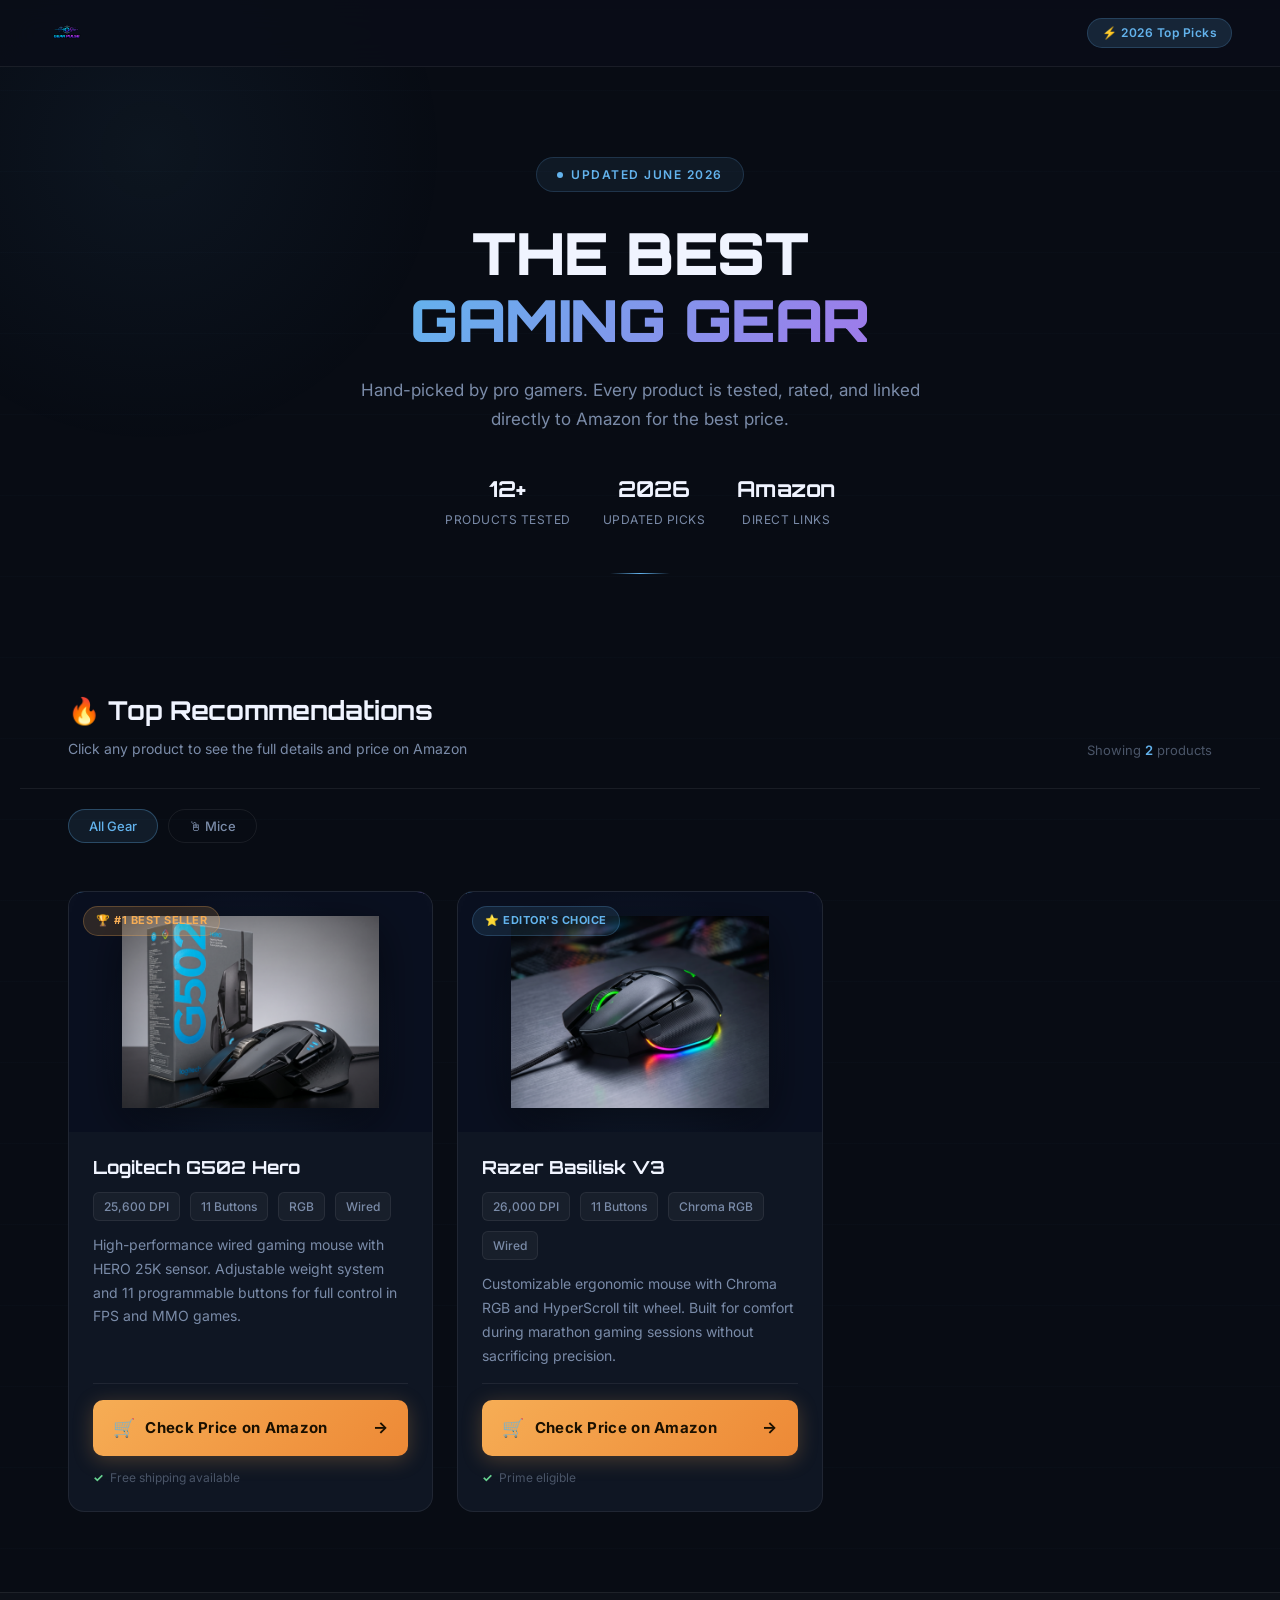
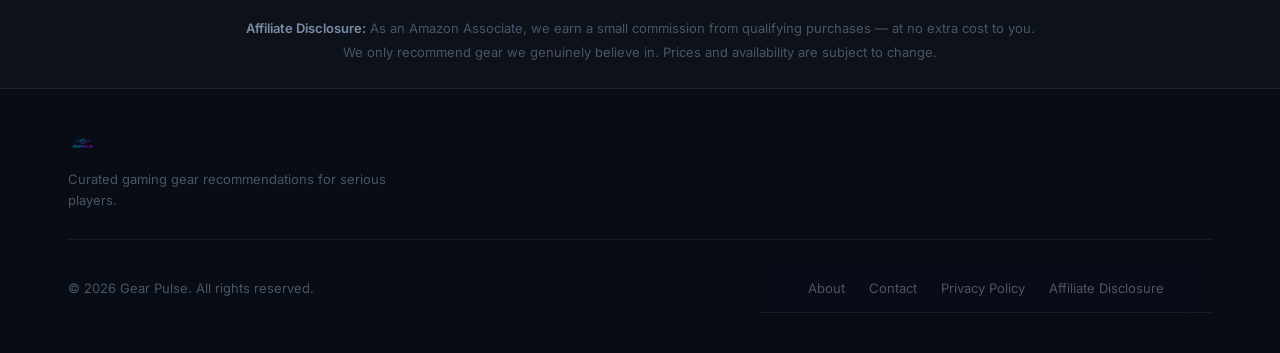
==== index.html @ 7f4c6210 "Update index.html" ====
<!DOCTYPE html>
<html lang="en" dir="ltr">
<head>
    <!-- ============================================================
         إعدادات أساسية للصفحة
         ============================================================ -->
    <meta charset="UTF-8">
    <meta name="viewport" content="width=device-width, initial-scale=1.0">

    <!-- معلومات SEO لمحركات البحث -->
    <title>Gear Pulse | Best Gaming Gear – Top Picks 2026</title>
    <meta name="description" content="Hand-picked gaming gear trusted by pro gamers. Find the best mice, keyboards, and headsets on Amazon.">

    <!-- أيقونة الموقع في التبويب -->
    <link rel="icon" href="data:image/svg+xml,<svg xmlns=%22http://www.w3.org/2000/svg%22 viewBox=%220 0 100 100%22><text y=%22.9em%22 font-size=%2290%22>🎮</text></svg>">

    <!-- خطوط Google للتصميم -->
    <link rel="preconnect" href="https://fonts.googleapis.com">
    <link rel="preconnect" href="https://fonts.gstatic.com" crossorigin>
    <link href="https://fonts.googleapis.com/css2?family=Orbitron:wght@500;700;900&family=Inter:wght@400;500;600&display=swap" rel="stylesheet">

    <style>

        /* ============================================================
           🎨 الألوان والمتغيرات الرئيسية للموقع
           غيّر هذه القيم لتغيير هوية الموقع بالكامل بسهولة
           ============================================================ */
        :root {
            --color-bg-page:       #080c14;   /* خلفية الصفحة الداكنة جداً */
            --color-bg-nav:        rgba(10, 14, 24, 0.92); /* خلفية شريط التنقل */
            --color-bg-card:       #0f1623;   /* خلفية بطاقة المنتج */
            --color-bg-card-hover: #131c2e;   /* لون البطاقة عند المرور عليها */
            --color-bg-image:      #0a1020;   /* خلفية منطقة الصورة */
            --color-border:        rgba(255,255,255,0.07); /* حدود خفيفة */
            --color-border-hover:  rgba(99,179,237,0.5);  /* حدود عند الـ hover */
            --color-accent-blue:   #63b3ed;   /* اللون الأزرق الرئيسي */
            --color-accent-purple: #9f7aea;   /* اللون البنفسجي */
            --color-accent-amber:  #f6ad55;   /* لون زر أمازون الذهبي */
            --color-text-primary:  #f0f4ff;   /* النص الأساسي الأبيض */
            --color-text-muted:    #7a8ba8;   /* النص الثانوي الباهت */
            --color-text-faint:    #4a5568;   /* نص الهوامش الصغيرة */
        }

        /* ============================================================
           إعادة تعيين الـ CSS الافتراضي
           ============================================================ */
        *, *::before, *::after {
            margin: 0;
            padding: 0;
            box-sizing: border-box;
        }

        /* ============================================================
           الإعدادات العامة للـ body
           ============================================================ */
        body {
            font-family: 'Inter', 'Segoe UI', sans-serif;
            background-color: var(--color-bg-page);
            color: var(--color-text-primary);
            line-height: 1.6;
            overflow-x: hidden;
            /* خط دقيق أفقي للتأثير البصري التقني */
            background-image: repeating-linear-gradient(
                0deg,
                transparent,
                transparent 80px,
                rgba(99,179,237,0.015) 80px,
                rgba(99,179,237,0.015) 81px
            );
        }

        /* ============================================================
           التوهج العلوي الأيسر - لمسة بصرية هادئة
           ============================================================ */
        body::before {
            content: '';
            position: fixed;
            top: -200px;
            left: -200px;
            width: 700px;
            height: 700px;
            background: radial-gradient(circle, rgba(99,179,237,0.06) 0%, transparent 60%);
            pointer-events: none;
            z-index: 0;
        }

        /* ============================================================
           🔝 شريط التنقل العلوي
           ============================================================ */
        nav {
            position: sticky;
            top: 0;
            background: var(--color-bg-nav);
            /* تأثير التمويه الزجاجي للشريط */
            -webkit-backdrop-filter: blur(16px);
            backdrop-filter: blur(16px);
            padding: 14px 48px;
            display: flex;
            justify-content: space-between;
            align-items: center;
            border-bottom: 1px solid var(--color-border);
            z-index: 100;
        }

        /* ============================================================
           🖼️ منطقة اللوغو في شريط التنقل
           ضع لوغوك الخاص هنا - اقرأ التعليمات في قسم اللوغو بالأسفل
           ============================================================ */
        .logo-wrapper {
            display: flex;
            align-items: center;
            gap: 10px;
            text-decoration: none;
        }

        /*
         * =========================================================
         * 📌 مكان اللوغو الخاص بك
         * =========================================================
         * عندك خياران:
         *
         * الخيار الأول - صورة لوغو (PNG أو SVG):
         *   1. ضع ملف اللوغو (logo.png) في نفس مجلد index.html
         *   2. في الـ HTML أسفل، ابحث عن العنصر <img class="logo-img">
         *   3. غيّر src="logo.png" لاسم ملفك الحقيقي
         *
         * الخيار الثاني - نص فقط (Text Logo):
         *   1. احذف العنصر <img class="logo-img"> بالكامل
         *   2. سيظهر تلقائياً النص "GEAR PULSE" بتصميم متدرج
         * =========================================================
         */
        .logo-img {
            height: 38px;    /* 👈 غيّر الرقم لتحكم في حجم اللوغو */
            width: auto;
            object-fit: contain;
            display: block;
        }

        /* النص النصي للوغو - مخفي الآن لأن الصورة موجودة */
        .logo-text {
            display: none;
        }

        /* رقم إشعارات صغير (اختياري) */
        .nav-badge {
            background: rgba(99,179,237,0.15);
            color: var(--color-accent-blue);
            border: 1px solid rgba(99,179,237,0.2);
            padding: 4px 14px;
            border-radius: 20px;
            font-size: 12px;
            font-weight: 600;
            letter-spacing: 0.5px;
        }


        /* ============================================================
           🦸 قسم الـ Hero الرئيسي (أعلى الصفحة)
           ============================================================ */
        .hero {
            padding: 90px 48px 60px;
            text-align: center;
            max-width: 900px;
            margin: 0 auto;
            position: relative;
            z-index: 1;
        }

        /* شارة "TOP PICKS" الصغيرة */
        .hero-eyebrow {
            display: inline-flex;
            align-items: center;
            gap: 8px;
            background: rgba(99,179,237,0.08);
            color: var(--color-accent-blue);
            border: 1px solid rgba(99,179,237,0.18);
            padding: 7px 20px;
            border-radius: 100px;
            font-size: 12px;
            font-weight: 600;
            letter-spacing: 1.5px;
            text-transform: uppercase;
            margin-bottom: 28px;
        }

        /* نقطة متحركة بجانب الشارة */
        .hero-eyebrow::before {
            content: '';
            width: 6px;
            height: 6px;
            border-radius: 50%;
            background: var(--color-accent-blue);
            animation: pulse 2s ease-in-out infinite;
        }

        @keyframes pulse {
            0%, 100% { opacity: 1; transform: scale(1); }
            50%       { opacity: 0.4; transform: scale(0.7); }
        }

        /* العنوان الكبير */
        .hero h1 {
            font-family: 'Orbitron', sans-serif;
            font-size: clamp(36px, 5vw, 58px); /* حجم متجاوب تلقائياً */
            font-weight: 900;
            line-height: 1.15;
            margin-bottom: 22px;
            letter-spacing: -0.5px;
        }

        /* الكلمات الملونة في العنوان */
        .hero h1 .highlight {
            background: linear-gradient(120deg, var(--color-accent-blue) 0%, var(--color-accent-purple) 100%);
            -webkit-background-clip: text;
            -webkit-text-fill-color: transparent;
            background-clip: text;
        }

        /* النص الوصفي تحت العنوان */
        .hero-sub {
            font-size: 17px;
            color: var(--color-text-muted);
            max-width: 580px;
            margin: 0 auto 36px;
            line-height: 1.75;
        }

        /* إحصائيات صغيرة في الـ hero */
        .hero-stats {
            display: flex;
            gap: 32px;
            justify-content: center;
            flex-wrap: wrap;
        }

        .stat-item {
            display: flex;
            flex-direction: column;
            align-items: center;
            gap: 4px;
        }

        .stat-number {
            font-family: 'Orbitron', sans-serif;
            font-size: 22px;
            font-weight: 700;
            color: var(--color-text-primary);
        }

        .stat-label {
            font-size: 12px;
            color: var(--color-text-muted);
            letter-spacing: 0.5px;
            text-transform: uppercase;
        }

        /* خط فاصل تحت الـ hero */
        .hero-divider {
            width: 60px;
            height: 1px;
            background: linear-gradient(90deg, transparent, var(--color-accent-blue), transparent);
            margin: 44px auto 0;
        }


        /* ============================================================
           📦 رأس قسم المنتجات
           ============================================================ */
        .section-header {
            max-width: 1240px;
            margin: 56px auto 0;
            padding: 0 48px 28px;
            display: flex;
            align-items: flex-end;
            justify-content: space-between;
            gap: 16px;
            flex-wrap: wrap;
            border-bottom: 1px solid var(--color-border);
        }

        .section-title-group h2 {
            font-family: 'Orbitron', sans-serif;
            font-size: 26px;
            font-weight: 700;
            margin-bottom: 6px;
        }

        .section-title-group p {
            color: var(--color-text-muted);
            font-size: 14px;
        }

        /* عداد المنتجات على اليمين */
        .product-count {
            font-size: 13px;
            color: var(--color-text-faint);
            white-space: nowrap;
        }

        .product-count span {
            color: var(--color-accent-blue);
            font-weight: 600;
        }


        /* ============================================================
           🗂️ فلاتر تصنيف المنتجات (اختياري)
           لإضافة فئات: انسخ <button class="filter-btn"> وغيّر النص
           ============================================================ */
        .filters-bar {
            max-width: 1240px;
            margin: 0 auto;
            padding: 20px 48px;
            display: flex;
            gap: 10px;
            flex-wrap: wrap;
        }

        .filter-btn {
            background: transparent;
            color: var(--color-text-muted);
            border: 1px solid var(--color-border);
            padding: 8px 20px;
            border-radius: 100px;
            font-size: 13px;
            font-weight: 500;
            font-family: 'Inter', sans-serif;
            cursor: pointer;
            transition: all 0.2s ease;
        }

        .filter-btn:hover,
        .filter-btn.active {
            background: rgba(99,179,237,0.1);
            color: var(--color-accent-blue);
            border-color: rgba(99,179,237,0.3);
        }


        /* ============================================================
           🎴 شبكة بطاقات المنتجات (Grid)
           ============================================================ */
        .products-grid {
            display: grid;
            /* عمودان على الشاشات الكبيرة، عمود واحد على الموبايل */
            grid-template-columns: repeat(auto-fill, minmax(340px, 1fr));
            gap: 24px;
            padding: 28px 48px 80px;
            max-width: 1240px;
            margin: 0 auto;
            position: relative;
            z-index: 1;
        }


        /* ============================================================
           🃏 بطاقة المنتج الفردية
           ============================================================ */
        .product-card {
            background: var(--color-bg-card);
            border: 1px solid var(--color-border);
            border-radius: 16px;
            overflow: hidden;
            display: flex;
            flex-direction: column;
            position: relative;
            /* انتقال سلس عند المرور */
            transition: border-color 0.3s ease, transform 0.3s ease, background 0.3s ease;
        }

        /* تأثير الرفع والإضاءة عند المرور على البطاقة */
        .product-card:hover {
            transform: translateY(-6px);
            border-color: var(--color-border-hover);
            background: var(--color-bg-card-hover);
        }

        /* خط ملوّن علوي للبطاقة المميزة */
        .product-card.featured::before {
            content: '';
            position: absolute;
            top: 0;
            left: 0;
            right: 0;
            height: 2px;
            background: linear-gradient(90deg, var(--color-accent-blue), var(--color-accent-purple));
        }


        /* ============================================================
           🏷️ شارات البطاقة (Top Pick / Editor's Choice / إلخ)
           لإضافة شارة جديدة: أضف class="badge badge-green" وغيّر اللون
           ============================================================ */
        .badges-row {
            position: absolute;
            top: 14px;
            left: 14px;
            display: flex;
            gap: 8px;
            z-index: 3;
            flex-wrap: wrap;
            max-width: calc(100% - 28px);
        }

        /* الشارة الأساسية */
        .badge {
            display: inline-flex;
            align-items: center;
            gap: 5px;
            padding: 5px 12px;
            border-radius: 100px;
            font-size: 11px;
            font-weight: 700;
            letter-spacing: 0.5px;
            text-transform: uppercase;
        }

        /* شارة ذهبية: لأفضل منتج */
        .badge-gold {
            background: rgba(246,173,85,0.15);
            color: #f6ad55;
            border: 1px solid rgba(246,173,85,0.25);
        }

        /* شارة زرقاء: لاختيار المحرر */
        .badge-blue {
            background: rgba(99,179,237,0.12);
            color: var(--color-accent-blue);
            border: 1px solid rgba(99,179,237,0.22);
        }

        /* شارة خضراء: للقيمة الجيدة مقابل السعر */
        .badge-green {
            background: rgba(72,187,120,0.12);
            color: #68d391;
            border: 1px solid rgba(72,187,120,0.22);
        }


        /* ============================================================
           🖼️ منطقة صورة المنتج
           ============================================================ */
        .card-image-area {
            height: 240px;
            background: var(--color-bg-image);
            display: flex;
            align-items: center;
            justify-content: center;
            overflow: hidden;
            position: relative;
        }

        /* التوهج خلف الصورة */
        .card-image-area::after {
            content: '';
            position: absolute;
            inset: 0;
            background: radial-gradient(circle at 50% 60%, rgba(99,179,237,0.1) 0%, transparent 65%);
            pointer-events: none;
        }

        /* الصورة نفسها */
        .card-image-area img {
            max-width: 80%;
            max-height: 80%;
            object-fit: contain;
            position: relative;
            z-index: 1;
            transition: transform 0.4s ease;
            /* ظل خفيف تحت الصورة */
            filter: drop-shadow(0 12px 24px rgba(0,0,0,0.5));
        }

        /* تكبير بسيط عند المرور */
        .product-card:hover .card-image-area img {
            transform: scale(1.06) translateY(-4px);
        }


        /* ============================================================
           📝 محتوى نص البطاقة
           ============================================================ */
        .card-body {
            padding: 24px;
            display: flex;
            flex-direction: column;
            flex: 1;
            gap: 12px;
        }

        /* اسم المنتج */
        .card-title {
            font-family: 'Orbitron', sans-serif;
            font-size: 18px;
            font-weight: 700;
            color: var(--color-text-primary);
            line-height: 1.3;
        }

        /* مواصفات صغيرة تحت الاسم (DPI، أزرار، إلخ) */
        .card-specs {
            display: flex;
            gap: 10px;
            flex-wrap: wrap;
        }

        /* علامة مواصفة واحدة */
        .spec-tag {
            background: rgba(255,255,255,0.04);
            border: 1px solid var(--color-border);
            color: var(--color-text-muted);
            padding: 4px 10px;
            border-radius: 6px;
            font-size: 12px;
            font-weight: 500;
        }

        /* وصف المنتج */
        .card-desc {
            font-size: 14px;
            color: var(--color-text-muted);
            line-height: 1.7;
            flex: 1;
        }

        /* خط فاصل */
        .card-divider {
            height: 1px;
            background: var(--color-border);
            margin: 4px 0;
        }


        /* ============================================================
           🛒 زر الشراء من أمازون
           هذا هو أهم عنصر في الصفحة لتحويل الزيارات لعمولات
           ============================================================ */
        .amazon-btn {
            display: flex;
            align-items: center;
            justify-content: space-between;
            background: linear-gradient(135deg, #f6ad55, #ed8936);
            color: #1a1000;
            text-decoration: none;
            padding: 15px 20px;
            border-radius: 10px;
            font-size: 15px;
            font-weight: 700;
            font-family: 'Inter', sans-serif;
            letter-spacing: 0.3px;
            transition: all 0.25s ease;
            /* ظل ملوّن حول الزر */
            box-shadow: 0 4px 20px rgba(246,173,85,0.25);
        }

        .amazon-btn:hover {
            transform: translateY(-2px);
            box-shadow: 0 8px 30px rgba(246,173,85,0.40);
            background: linear-gradient(135deg, #fbb75d, #f6963b);
        }

        .amazon-btn:active {
            transform: translateY(0);
        }

        /* الجانب الأيسر من الزر: أيقونة + نص */
        .btn-left {
            display: flex;
            align-items: center;
            gap: 10px;
        }

        /* أيقونة سلة التسوق في الزر */
        .btn-icon {
            font-size: 18px;
            line-height: 1;
        }

        /* السهم على اليمين */
        .btn-arrow {
            font-size: 16px;
            transition: transform 0.25s ease;
        }

        .amazon-btn:hover .btn-arrow {
            transform: translateX(4px);
        }

        /* ملاحظة شحن مجاني */
        .card-footer-note {
            display: flex;
            align-items: center;
            gap: 6px;
            font-size: 12px;
            color: var(--color-text-faint);
        }

        .card-footer-note::before {
            content: '✓';
            color: #68d391;
            font-weight: 700;
        }


        /* ============================================================
           📢 قسم الإفصاح عن العمولة
           مطلوب قانونياً لبرامج الأفيلييت
           ============================================================ */
        .disclosure-bar {
            background: rgba(255,255,255,0.02);
            border-top: 1px solid var(--color-border);
            border-bottom: 1px solid var(--color-border);
            padding: 24px 48px;
        }

        .disclosure-inner {
            max-width: 800px;
            margin: 0 auto;
            text-align: center;
        }

        .disclosure-inner p {
            font-size: 13px;
            color: var(--color-text-faint);
            line-height: 1.8;
        }

        .disclosure-inner strong {
            color: var(--color-text-muted);
            font-weight: 600;
        }


        /* ============================================================
           🦶 التذييل (Footer)
           ============================================================ */
        footer {
            padding: 40px 48px;
            max-width: 1240px;
            margin: 0 auto;
        }

        /* ============================================================
           🖼️ منطقة اللوغو في الفوتر
           ============================================================ */
        .footer-logo-area {
            display: flex;
            align-items: center;
            gap: 10px;
            margin-bottom: 10px;
        }

        .footer-logo-img {
            height: 30px;   /* 👈 حجم اللوغو في الفوتر (أصغر من الـ nav) */
            width: auto;
            object-fit: contain;
            opacity: 0.7;
        }

        .footer-logo-text {
            display: none;
        }

        .footer-desc {
            font-size: 13px;
            color: var(--color-text-faint);
            margin-bottom: 28px;
            max-width: 340px;
        }

        .footer-bottom {
            display: flex;
            justify-content: space-between;
            align-items: center;
            flex-wrap: wrap;
            gap: 16px;
            padding-top: 24px;
            border-top: 1px solid var(--color-border);
        }

        .footer-copy {
            font-size: 13px;
            color: var(--color-text-faint);
        }

        .footer-links {
            display: flex;
            gap: 24px;
            flex-wrap: wrap;
        }

        .footer-links a {
            font-size: 13px;
            color: var(--color-text-faint);
            text-decoration: none;
            transition: color 0.2s;
        }

        .footer-links a:hover {
            color: var(--color-accent-blue);
        }


        /* ============================================================
           📱 تجاوب الموبايل (Responsive)
           يعمل تلقائياً على الشاشات الصغيرة
           ============================================================ */
        @media (max-width: 768px) {
            nav {
                padding: 14px 20px;
            }

            .hero {
                padding: 60px 20px 40px;
            }

            .hero h1 {
                font-size: 32px;
            }

            .hero-stats {
                gap: 20px;
            }

            .section-header,
            .filters-bar {
                padding-left: 20px;
                padding-right: 20px;
            }

            .products-grid {
                grid-template-columns: 1fr; /* عمود واحد على الموبايل */
                padding: 20px;
            }

            .disclosure-bar {
                padding: 20px;
            }

            footer {
                padding: 32px 20px;
            }

            .footer-bottom {
                flex-direction: column;
                align-items: flex-start;
            }
        }

    </style>
</head>
<body>

    <!-- ============================================================
         🔝 شريط التنقل
         ============================================================ -->
    <nav>
        <a href="#" class="logo-wrapper">

            <!--
                ★★★ مكان اللوغو الخاص بك ★★★
                ─────────────────────────────────────────────────────
                لوضع لوغوك:
                  1. ضع ملف اللوغو (مثلاً: logo.png) في نفس مجلد هذا الملف
                  2. غيّر "logo.png" أدناه ليطابق اسم ملفك
                  3. اضبط height في CSS (.logo-img) لتغيير الحجم
                ─────────────────────────────────────────────────────
                لإزالة اللوغو واستخدام النص فقط:
                  احذف سطر <img class="logo-img"> بالكامل
                ─────────────────────────────────────────────────────
            -->
            <!--
                ✅ لوغوك هنا — الملف logo.png يجب أن يكون بجانب index.html
                إذا أردت تغيير الحجم: غيّر height في CSS (.logo-img { height: 38px; })
            -->
            <img class="logo-img" src="logo.png" alt="Gear Pulse Logo">

        </a>

        <!-- شارة صغيرة في زاوية الـ nav (اختياري - احذفها إذا لم تحتجها) -->
        <span class="nav-badge">⚡ 2026 Top Picks</span>
    </nav>


    <!-- ============================================================
         🦸 قسم الهيرو الرئيسي
         ============================================================ -->
    <section class="hero">
        <div class="hero-eyebrow">Updated June 2026</div>

        <h1>
            THE BEST<br>
            <span class="highlight">GAMING GEAR</span>
        </h1>

        <p class="hero-sub">
            Hand-picked by pro gamers. Every product is tested, rated, and linked directly to Amazon for the best price.
        </p>

        <!-- إحصائيات المصداقية -->
        <div class="hero-stats">
            <div class="stat-item">
                <span class="stat-number">12+</span>
                <span class="stat-label">Products Tested</span>
            </div>
            <div class="stat-item">
                <span class="stat-number">2026</span>
                <span class="stat-label">Updated Picks</span>
            </div>
            <div class="stat-item">
                <span class="stat-number">Amazon</span>
                <span class="stat-label">Direct Links</span>
            </div>
        </div>

        <div class="hero-divider"></div>
    </section>


    <!-- ============================================================
         📦 رأس قسم المنتجات
         ============================================================ -->
    <div class="section-header">
        <div class="section-title-group">
            <h2>🔥 Top Recommendations</h2>
            <p>Click any product to see the full details and price on Amazon</p>
        </div>
        <div class="product-count">Showing <span>2</span> products</div>
    </div>


    <!-- ============================================================
         🗂️ فلاتر التصنيف
         أضف أو احذف أزرار حسب فئاتك
         ============================================================ -->
    <div class="filters-bar">
        <button class="filter-btn active">All Gear</button>
        <button class="filter-btn">🖱 Mice</button>
        <!-- أضف فئات هنا: Keyboards, Headsets, إلخ -->
    </div>


    <!-- ============================================================
         🗃️ شبكة المنتجات
         لإضافة منتج جديد: انسخ كتلة product-card كاملة وعدّلها
         ============================================================ -->
    <div class="products-grid">


        <!-- ══════════════════════════════════════════════════════════
             المنتج الأول: Logitech G502 Hero
             ══════════════════════════════════════════════════════════ -->
        <div class="product-card featured">

            <!-- الشارات: غيّر النص أو اللون حسب رأيك -->
            <div class="badges-row">
                <span class="badge badge-gold">🏆 #1 Best Seller</span>
            </div>

            <!-- منطقة الصورة:
                 استبدل "G502.webp" باسم ملف صورتك الحقيقي -->
            <div class="card-image-area">
                <img src="G502.webp" alt="Logitech G502 Hero Gaming Mouse" loading="lazy">
            </div>

            <!-- محتوى البطاقة -->
            <div class="card-body">

                <!-- اسم المنتج -->
                <h2 class="card-title">Logitech G502 Hero</h2>

                <!-- مواصفات سريعة: أضف أو احذف spec-tag حسب المنتج -->
                <div class="card-specs">
                    <span class="spec-tag">25,600 DPI</span>
                    <span class="spec-tag">11 Buttons</span>
                    <span class="spec-tag">RGB</span>
                    <span class="spec-tag">Wired</span>
                </div>

                <!-- وصف المنتج -->
                <p class="card-desc">
                    High-performance wired gaming mouse with HERO 25K sensor. Adjustable weight system and 11 programmable buttons for full control in FPS and MMO games.
                </p>

                <div class="card-divider"></div>

                <!-- زر أمازون: غيّر الرابط href لرابط الأفيلييت الخاص بك -->
                <a href="https://amzn.to/4oqR46w"
                   target="_blank"
                   rel="noopener noreferrer nofollow"
                   class="amazon-btn">
                    <span class="btn-left">
                        <span class="btn-icon">🛒</span>
                        <span>Check Price on Amazon</span>
                    </span>
                    <span class="btn-arrow">→</span>
                </a>

                <!-- ملاحظة تحت الزر -->
                <p class="card-footer-note">Free shipping available</p>

            </div>
        </div>


        <!-- ══════════════════════════════════════════════════════════
             المنتج الثاني: Razer Basilisk V3
             ══════════════════════════════════════════════════════════ -->
        <div class="product-card featured">

            <div class="badges-row">
                <span class="badge badge-blue">⭐ Editor's Choice</span>
            </div>

            <!-- استبدل "Razer Basilisk V3 .webp" باسم ملف صورتك -->
            <div class="card-image-area">
                <img src="Razer Basilisk V3 .webp" alt="Razer Basilisk V3 Gaming Mouse" loading="lazy">
            </div>

            <div class="card-body">

                <h2 class="card-title">Razer Basilisk V3</h2>

                <div class="card-specs">
                    <span class="spec-tag">26,000 DPI</span>
                    <span class="spec-tag">11 Buttons</span>
                    <span class="spec-tag">Chroma RGB</span>
                    <span class="spec-tag">Wired</span>
                </div>

                <p class="card-desc">
                    Customizable ergonomic mouse with Chroma RGB and HyperScroll tilt wheel. Built for comfort during marathon gaming sessions without sacrificing precision.
                </p>

                <div class="card-divider"></div>

                <a href="https://amzn.to/4awV2F1"
                   target="_blank"
                   rel="noopener noreferrer nofollow"
                   class="amazon-btn">
                    <span class="btn-left">
                        <span class="btn-icon">🛒</span>
                        <span>Check Price on Amazon</span>
                    </span>
                    <span class="btn-arrow">→</span>
                </a>

                <p class="card-footer-note">Prime eligible</p>

            </div>
        </div>


        <!--
            ══════════════════════════════════════════════════════════
            ➕ لإضافة منتج جديد، انسخ الكتلة التالية واملأها:
            ══════════════════════════════════════════════════════════

        <div class="product-card featured">
            <div class="badges-row">
                <span class="badge badge-green">💰 Best Value</span>
            </div>
            <div class="card-image-area">
                <img src="YOUR-IMAGE.webp" alt="اسم المنتج" loading="lazy">
            </div>
            <div class="card-body">
                <h2 class="card-title">اسم المنتج</h2>
                <div class="card-specs">
                    <span class="spec-tag">مواصفة 1</span>
                    <span class="spec-tag">مواصفة 2</span>
                </div>
                <p class="card-desc">وصف المنتج هنا...</p>
                <div class="card-divider"></div>
                <a href="رابط-أمازون-هنا" target="_blank" rel="noopener noreferrer nofollow" class="amazon-btn">
                    <span class="btn-left">
                        <span class="btn-icon">🛒</span>
                        <span>Check Price on Amazon</span>
                    </span>
                    <span class="btn-arrow">→</span>
                </a>
                <p class="card-footer-note">ملاحظة اختيارية</p>
            </div>
        </div>

        -->


    </div><!-- نهاية products-grid -->


    <!-- ============================================================
         ⚖️ إفصاح العمولة (مطلوب قانونياً)
         ============================================================ -->
    <div class="disclosure-bar">
        <div class="disclosure-inner">
            <p>
                <strong>Affiliate Disclosure:</strong> As an Amazon Associate, we earn a small commission from qualifying purchases — at no extra cost to you. We only recommend gear we genuinely believe in. Prices and availability are subject to change.
            </p>
        </div>
    </div>


    <!-- ============================================================
         🦶 الفوتر
         ============================================================ -->
    <footer>

        <!-- لوغو الفوتر -->
        <div class="footer-logo-area">
            <!--
                نفس اللوغو هنا لكن بحجم أصغر.
                غيّر src="logo.png" ليطابق ملفك
            -->
            <img class="footer-logo-img" src="logo.png" alt="Gear Pulse">
            <span class="footer-logo-text">GEAR PULSE</span>
        </div>

        <p class="footer-desc">Curated gaming gear recommendations for serious players.</p>

        <div class="footer-bottom">
            <p class="footer-copy">© 2026 Gear Pulse. All rights reserved.</p>
            <nav class="footer-links">
                <a href="#">About</a>
                <a href="#">Contact</a>
                <a href="#">Privacy Policy</a>
                <a href="#">Affiliate Disclosure</a>
            </nav>
        </div>

    </footer>


    <!-- ============================================================
         ⚙️ JavaScript: تأثيرات بسيطة
         ============================================================ -->
    <script>
        // ── فلاتر التصنيف ──────────────────────────────────────────
        // عند الضغط على أي زر فلتر، يصبح نشطاً ويزيل النشاط عن الباقين
        document.querySelectorAll('.filter-btn').forEach(btn => {
            btn.addEventListener('click', function() {
                document.querySelectorAll('.filter-btn').forEach(b => b.classList.remove('active'));
                this.classList.add('active');
                // هنا يمكنك لاحقاً إضافة كود لإظهار/إخفاء المنتجات حسب الفئة
            });
        });

        // ── تتبع النقرات على أزرار أمازون ──────────────────────────
        // يطبع في الكونسول عند كل نقرة (للتطوير فقط)
        // لتفعيل Google Analytics: أزل التعليق عن سطر gtag
        document.querySelectorAll('.amazon-btn').forEach(btn => {
            btn.addEventListener('click', function() {
                const cardTitle = this.closest('.product-card')
                                      .querySelector('.card-title')?.textContent || 'Unknown';

                // gtag('event', 'click', { event_category: 'Affiliate', event_label: cardTitle });

                console.log('Affiliate click:', cardTitle);
            });
        });

        // ── ظهور البطاقات عند التمرير (Scroll Animation) ──────────
        // البطاقات تظهر تدريجياً عند التمرير للأسفل
        const observer = new IntersectionObserver(entries => {
            entries.forEach((entry, i) => {
                if (entry.isIntersecting) {
                    // تأخير صغير بين كل بطاقة وأخرى
                    setTimeout(() => {
                        entry.target.style.opacity  = '1';
                        entry.target.style.transform = 'translateY(0)';
                    }, i * 80);
                    observer.unobserve(entry.target);
                }
            });
        }, { threshold: 0.1 });

        // تطبيق الـ animation على كل البطاقات
        document.querySelectorAll('.product-card').forEach(card => {
            card.style.opacity   = '0';
            card.style.transform = 'translateY(24px)';
            card.style.transition = 'opacity 0.5s ease, transform 0.5s ease, border-color 0.3s ease, background 0.3s ease';
            observer.observe(card);
        });
    </script>

</body>
</html>
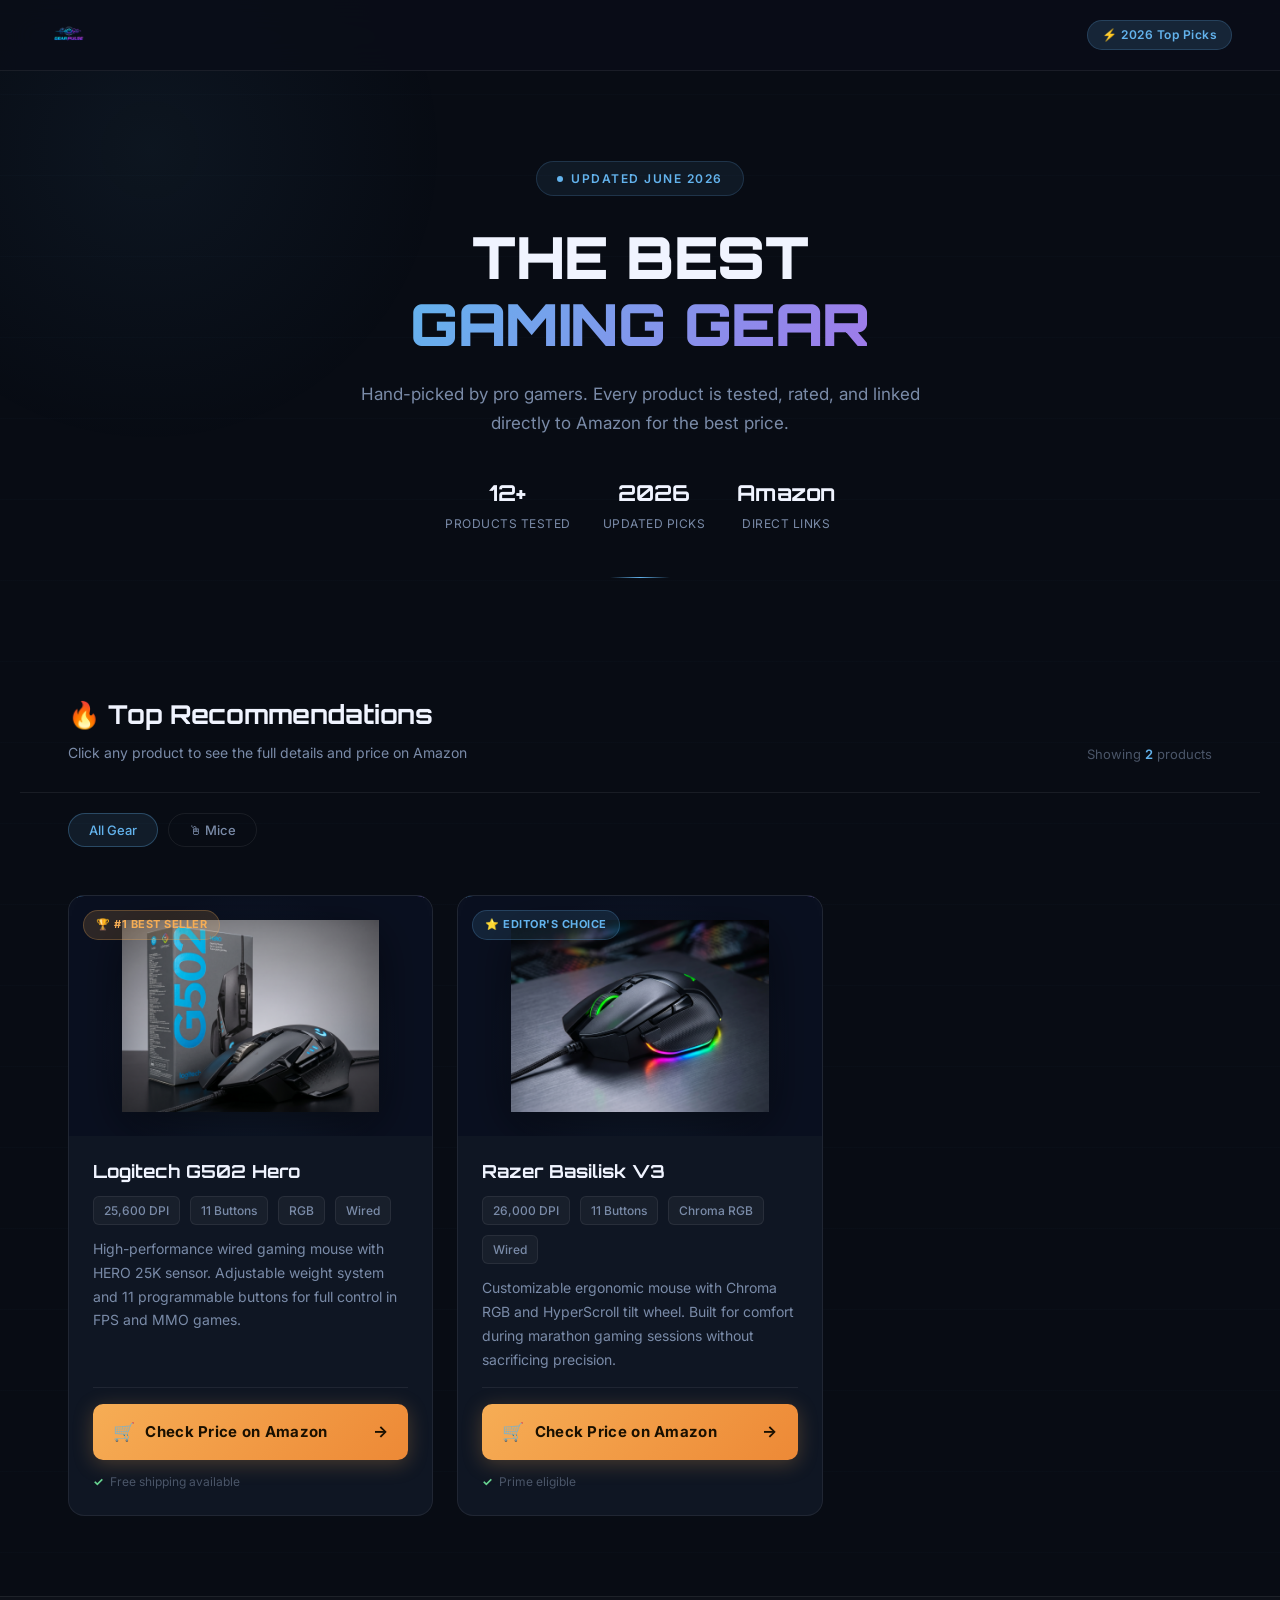
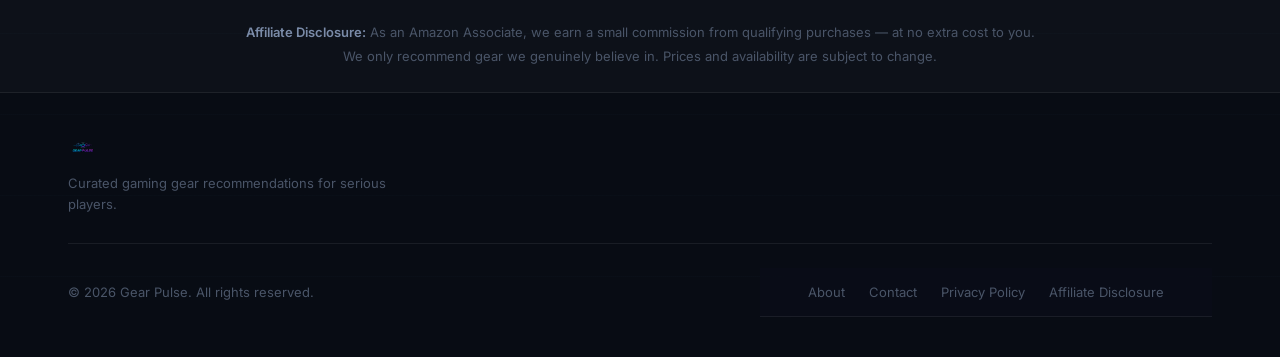
==== commit 3d864f4a: "Update index.html" ====
--- a/index.html
+++ b/index.html
@@ -130,10 +130,12 @@
          * =========================================================
          */
         .logo-img {
-            height: 38px;    /* 👈 غيّر الرقم لتحكم في حجم اللوغو */
+            height: 42px;    /* 👈 غيّر الرقم لتحكم في حجم اللوغو */
             width: auto;
             object-fit: contain;
             display: block;
+            /* يزيل أي خلفية بيضاء متبقية على الخلفيات الداكنة */
+            mix-blend-mode: screen;
         }
 
         /* النص النصي للوغو - مخفي الآن لأن الصورة موجودة */
@@ -773,7 +775,7 @@
                 ✅ لوغوك هنا — الملف logo.png يجب أن يكون بجانب index.html
                 إذا أردت تغيير الحجم: غيّر height في CSS (.logo-img { height: 38px; })
             -->
-            <img class="logo-img" src="logo.png" alt="Gear Pulse Logo">
+            <img class="logo-img" src="[data-uri]" alt="Gear Pulse Logo">
 
         </a>
 
@@ -1011,7 +1013,7 @@
                 نفس اللوغو هنا لكن بحجم أصغر.
                 غيّر src="logo.png" ليطابق ملفك
             -->
-            <img class="footer-logo-img" src="logo.png" alt="Gear Pulse">
+            <img class="footer-logo-img" src="[data-uri]" alt="Gear Pulse">
             <span class="footer-logo-text">GEAR PULSE</span>
         </div>
 
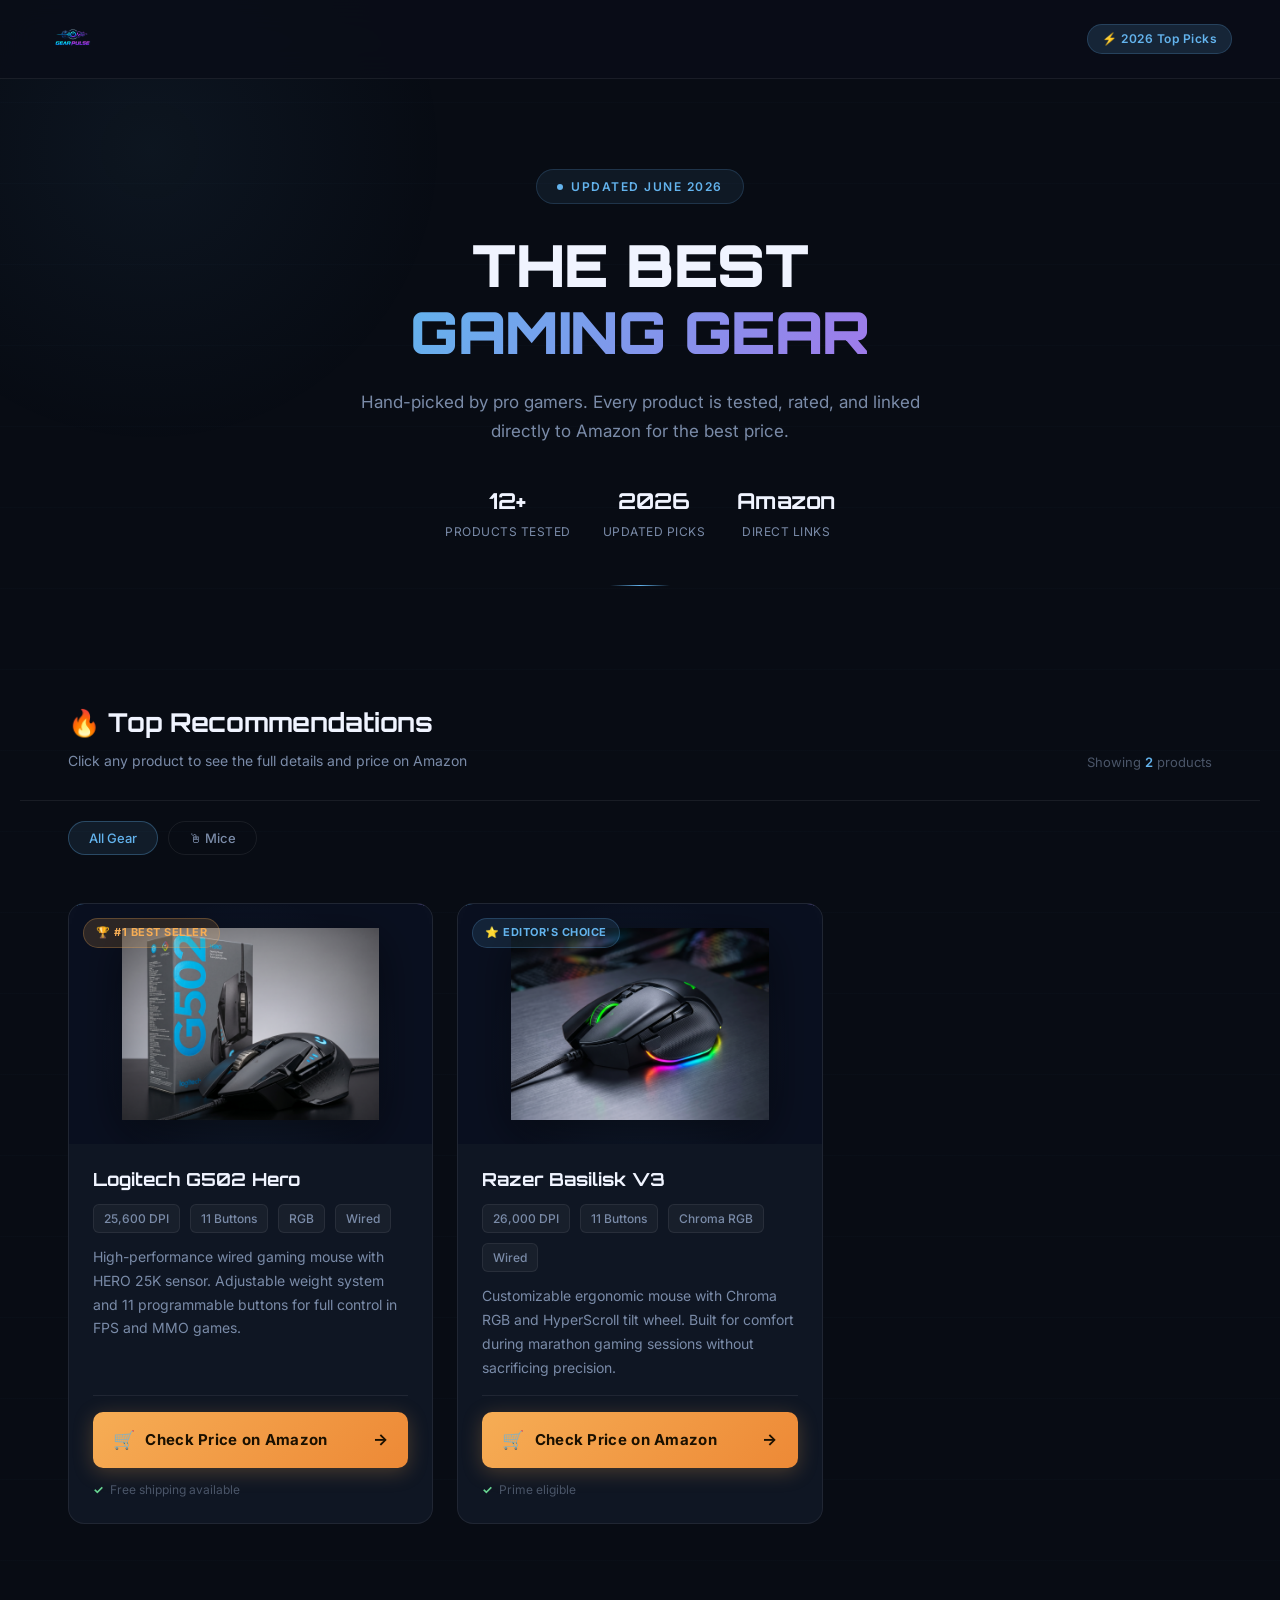
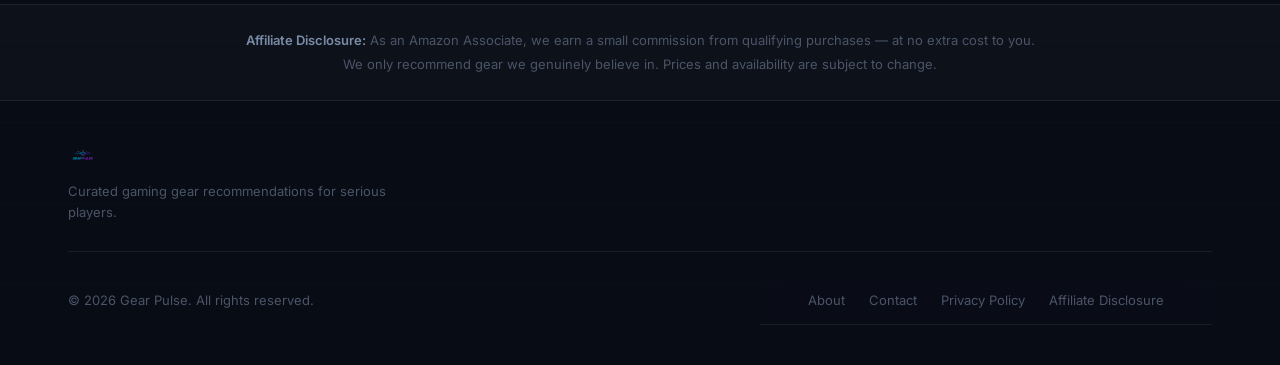
==== commit 11836e82: "Update index.html" ====
--- a/index.html
+++ b/index.html
@@ -130,7 +130,7 @@
          * =========================================================
          */
         .logo-img {
-            height: 42px;    /* 👈 غيّر الرقم لتحكم في حجم اللوغو */
+            height: 50px;    /* 👈 غيّر الرقم لتحكم في حجم اللوغو */
             width: auto;
             object-fit: contain;
             display: block;
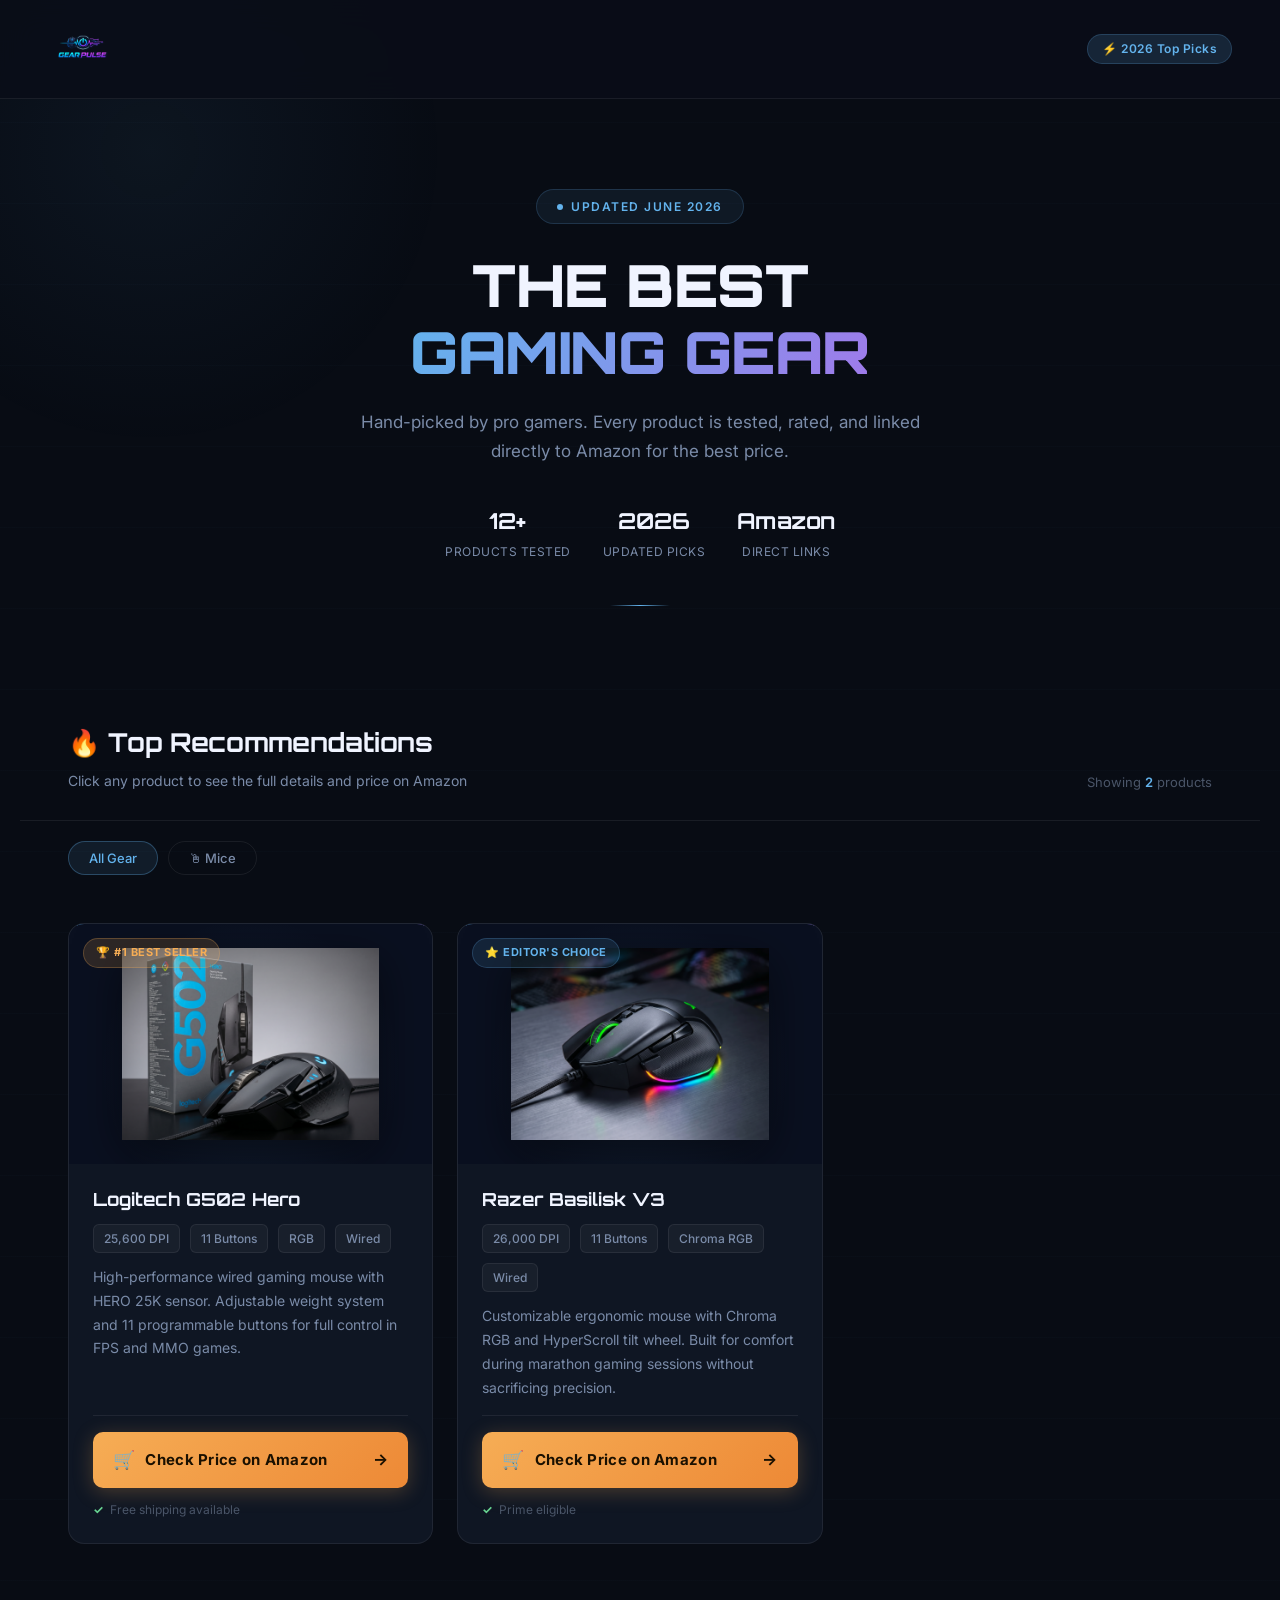
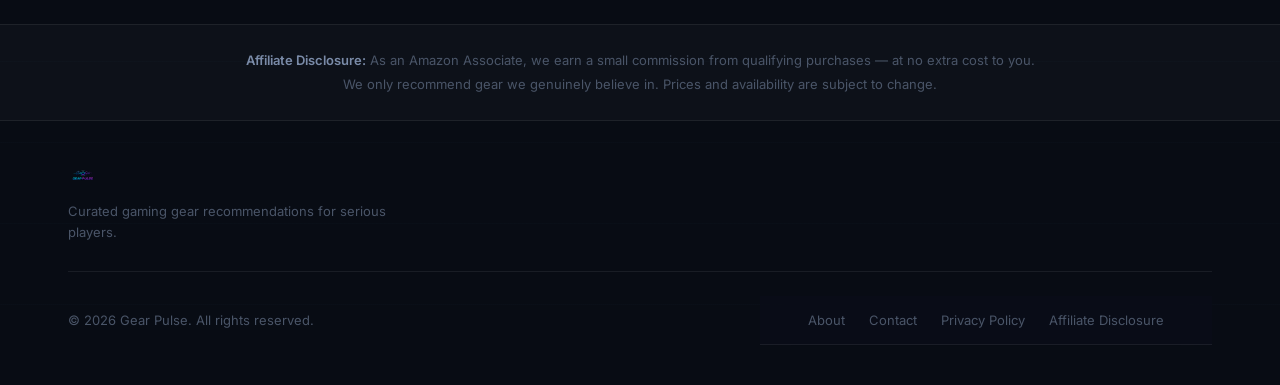
==== commit 3dffa11f: "Update index.html" ====
--- a/index.html
+++ b/index.html
@@ -130,7 +130,7 @@
          * =========================================================
          */
         .logo-img {
-            height: 50px;    /* 👈 غيّر الرقم لتحكم في حجم اللوغو */
+            height: 70px;    /* 👈 غيّر الرقم لتحكم في حجم اللوغو */
             width: auto;
             object-fit: contain;
             display: block;
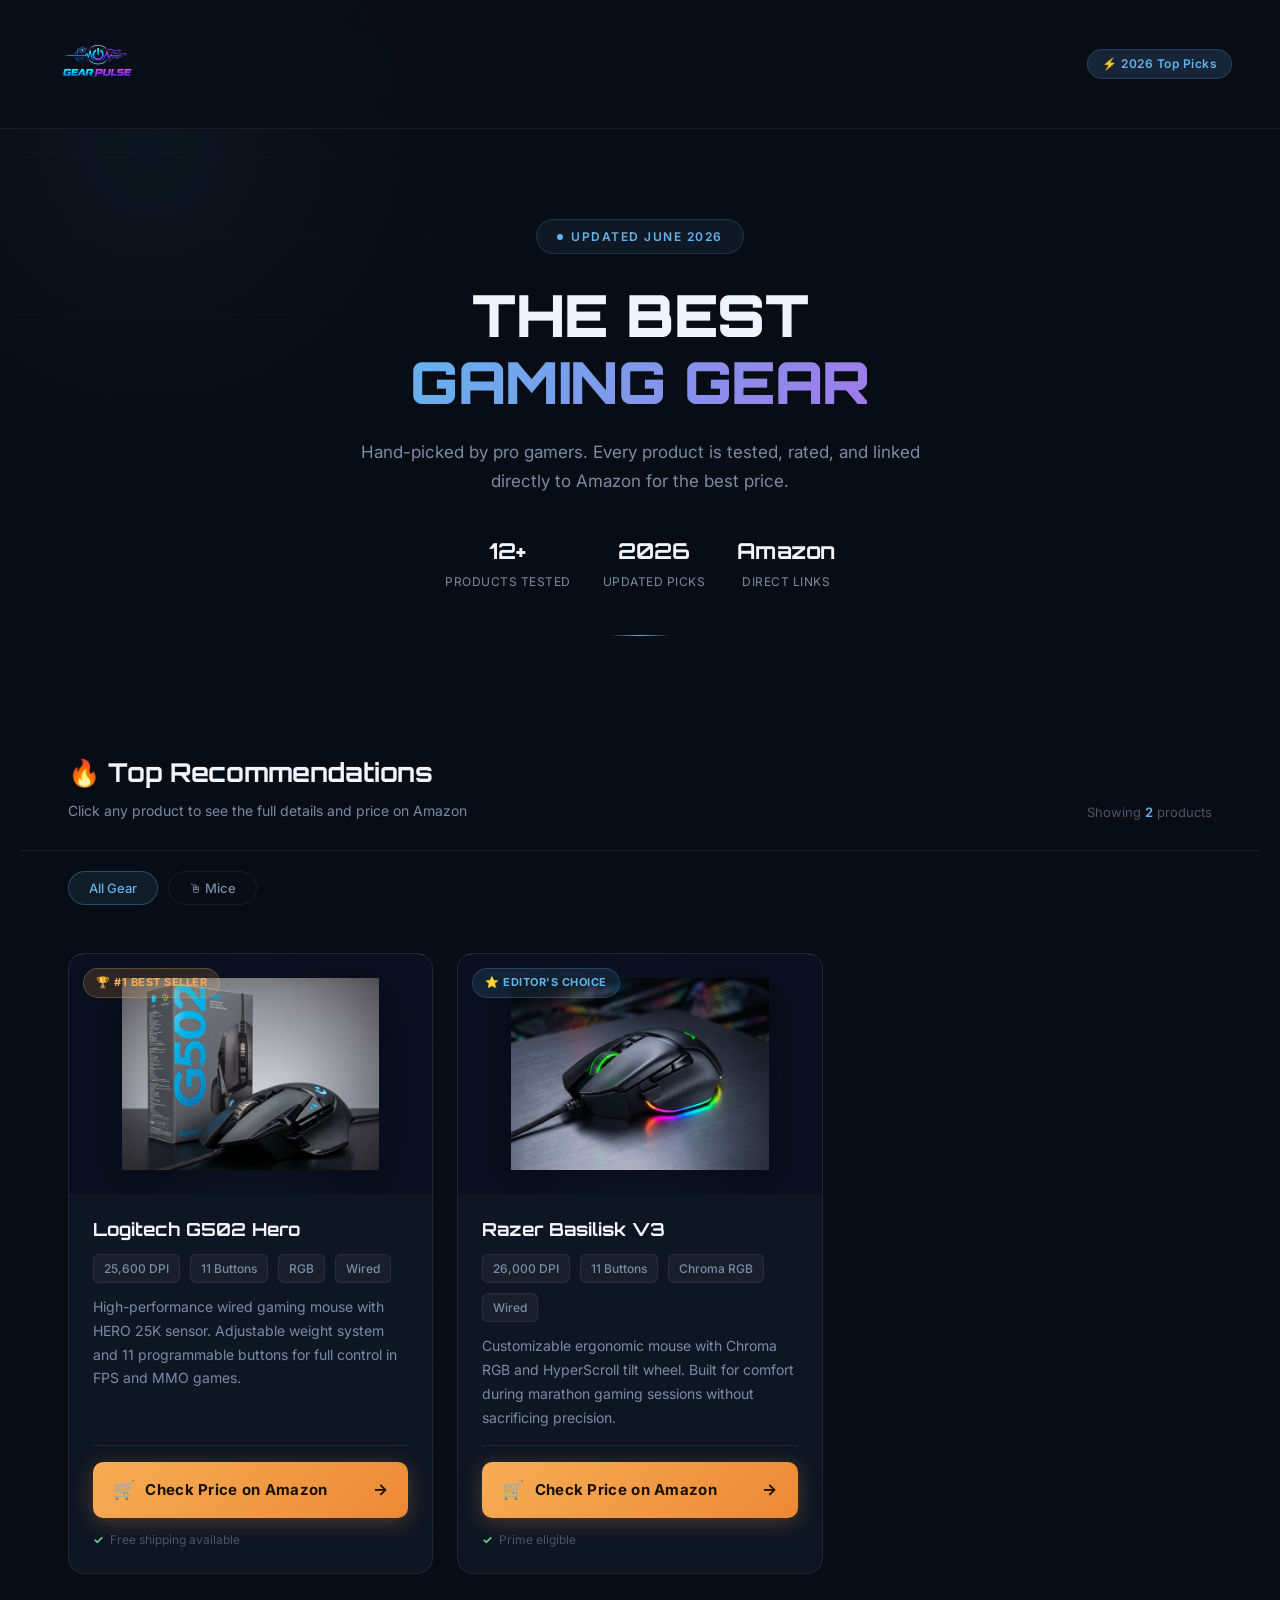
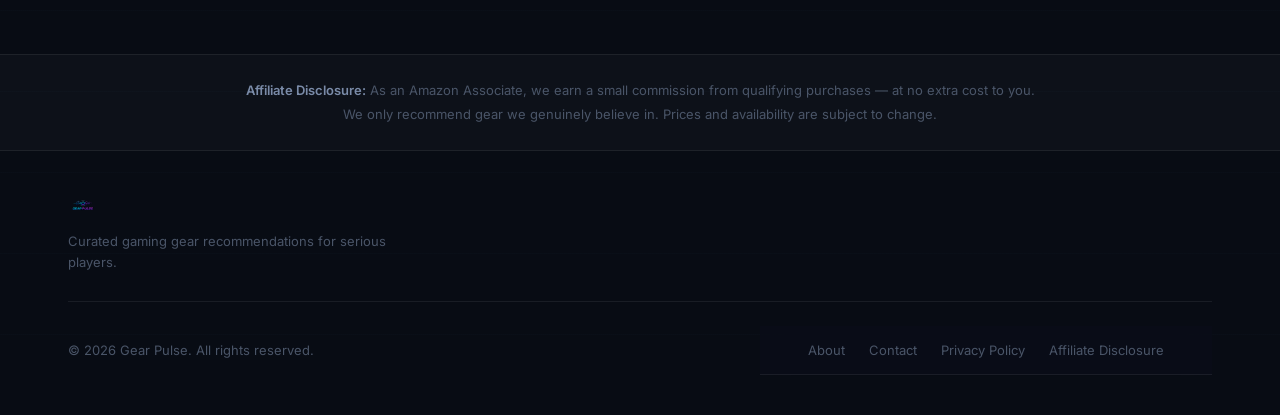
==== commit bc555b0c: "Update index.html" ====
--- a/index.html
+++ b/index.html
@@ -130,7 +130,7 @@
          * =========================================================
          */
         .logo-img {
-            height: 70px;    /* 👈 غيّر الرقم لتحكم في حجم اللوغو */
+            height: 100px;    /* 👈 غيّر الرقم لتحكم في حجم اللوغو */
             width: auto;
             object-fit: contain;
             display: block;
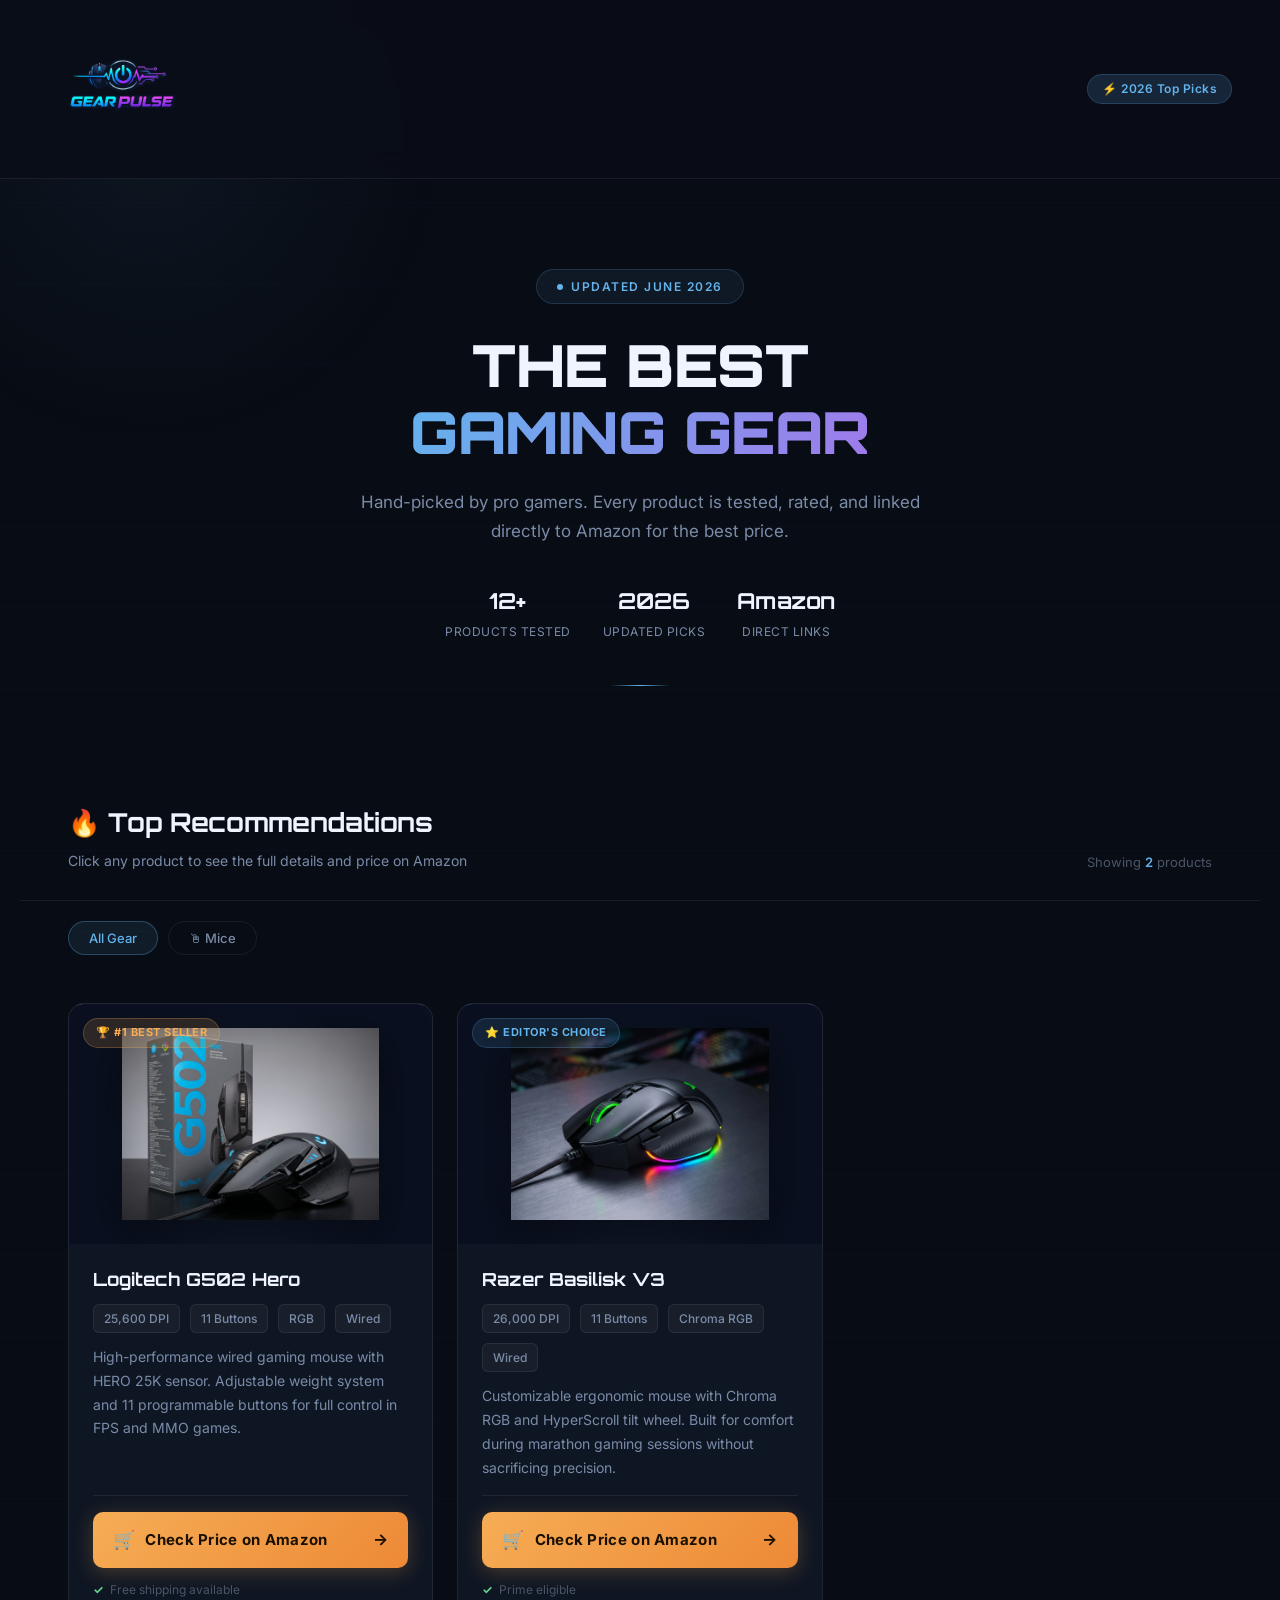
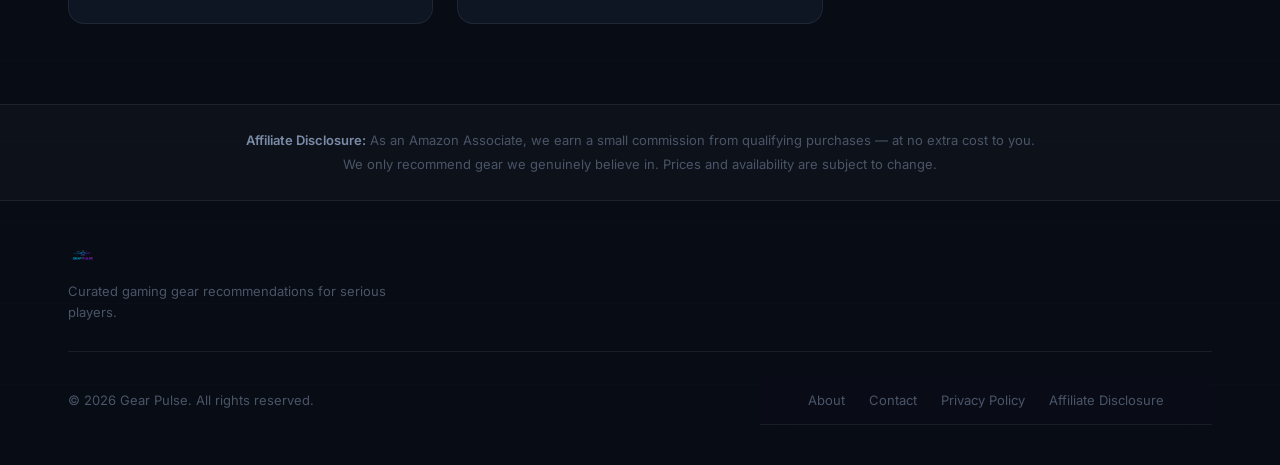
==== commit 379bba21: "Update index.html" ====
--- a/index.html
+++ b/index.html
@@ -130,7 +130,7 @@
          * =========================================================
          */
         .logo-img {
-            height: 100px;    /* 👈 غيّر الرقم لتحكم في حجم اللوغو */
+            height: 150px;    /* 👈 غيّر الرقم لتحكم في حجم اللوغو */
             width: auto;
             object-fit: contain;
             display: block;
